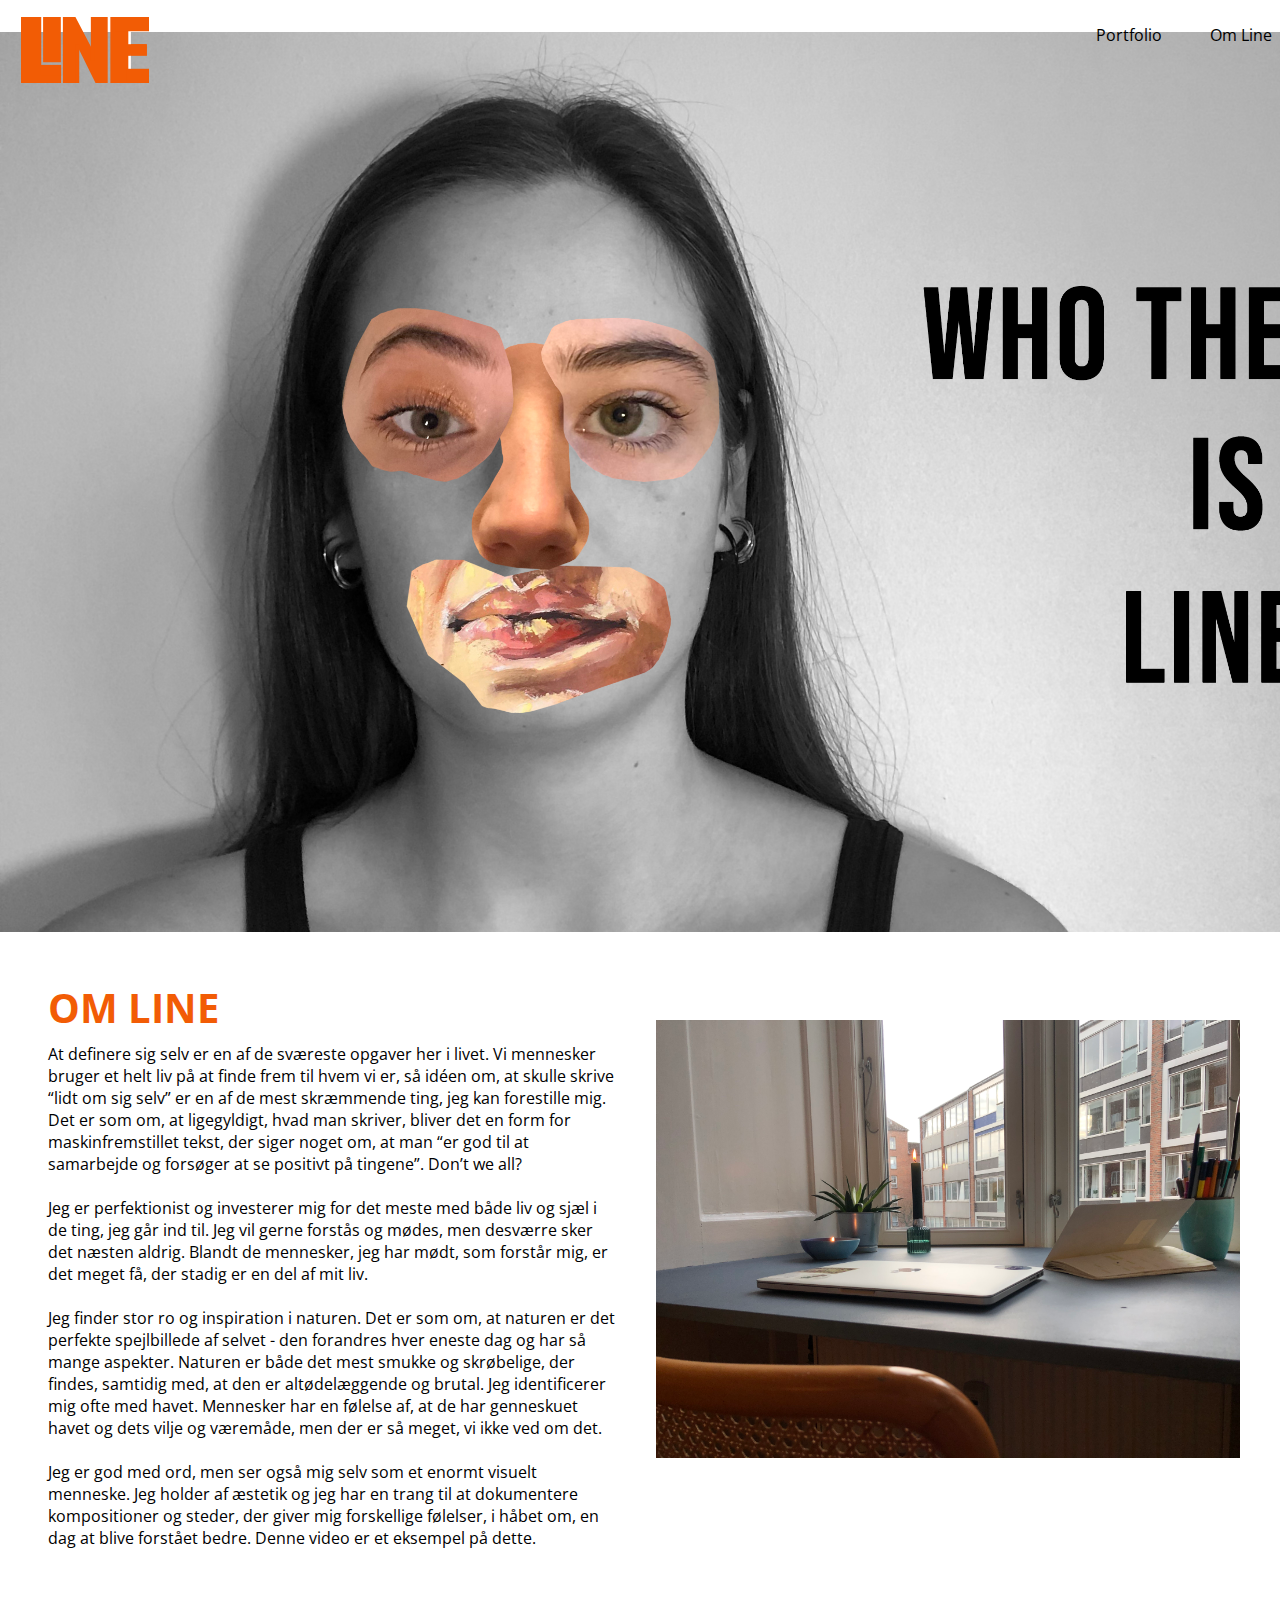
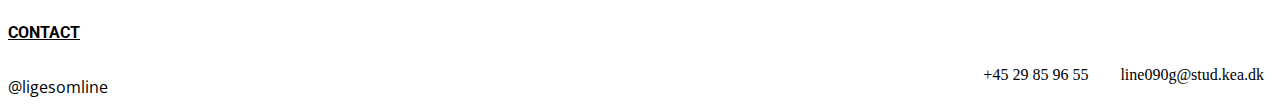
==== about_line.html @ 6ad1b654 "ny splash på mobil about_line" ====
<!DOCTYPE html>
<html lang="da">
<head>
    <meta charset="utf-8">
    <meta name="viewport" content="width=device-width, initial-scale=1.0">
    <title>LINE GOMMESEN</title>
    <link rel="stylesheet" href="about_line_style.css">
        <link rel="stylesheet" href="style.css">

    <link rel="apple-touch-icon" sizes="180x180" href="favicon/apple-touch-icon.png">
<link rel="icon" type="image/png" sizes="32x32" href="favicon/favicon-32x32.png">
<link rel="icon" type="image/png" sizes="16x16" href="favicon/favicon-16x16.png">
<link rel="manifest" href="favicon/site.webmanifest">
<link rel="mask-icon" href="favicon/safari-pinned-tab.svg" color="#5bbad5">

<link rel="preconnect" href="https://fonts.gstatic.com">
<link href="https://fonts.googleapis.com/css2?family=Open+Sans:wght@300&display=swap" rel="stylesheet">
<link rel="preconnect" href="https://fonts.gstatic.com">
<link href="https://fonts.googleapis.com/css2?family=Open+Sans:wght@800&display=swap" rel="stylesheet">
<link rel="preconnect" href="https://fonts.gstatic.com">
<link href="https://fonts.googleapis.com/css2?family=Roboto:wght@900&display=swap" rel="stylesheet">

<meta name="msapplication-TileColor" content="#da532c">
<meta name="theme-color" content="#ffffff">

</head>

<body>
   <script src="script.js"></script>
     <header>
        <nav>
         <div id="menuknap">☰</div>
         <div id="logo"><a href="index.html"><img src="logo_final_moerk_orange.svg" alt="logo"></a></div>
          <ul id="menu" class="hidden">
          <li><a href="about_line.html" class="nav_text"> Om Line</a></li>
           <li><a href="portfolio.html" class="nav_text">Portfolio</a></li>
            </ul>
        </nav>
    </header>
    <main>
        <section id="section_splash">
            <img src="" alt="">
        </section>
        <section id="section_about">
            <div class="col_narrow">
               <h2>OM LINE</h2>
                <p>At definere sig selv er en af de sværeste opgaver her i livet. Vi mennesker bruger et helt liv på at finde frem til hvem vi er, så idéen om, at skulle skrive “lidt om sig selv” er en af de mest skræmmende ting, jeg kan forestille mig. Det er som om, at ligegyldigt, hvad man skriver, bliver det en form for maskinfremstillet tekst, der siger noget om, at man “er god til at samarbejde og forsøger at se positivt på tingene”. Don’t we all? <br> <br>
                 Jeg er perfektionist og investerer mig for det meste med både liv og sjæl i de ting, jeg går ind til. Jeg vil gerne forstås og mødes, men desværre sker det næsten aldrig. Blandt de mennesker, jeg har mødt, som forstår mig, er det meget få, der stadig er en del af mit liv. <br> <br>
                 Jeg finder stor ro og inspiration i naturen. Det er som om, at naturen er det perfekte spejlbillede af selvet - den forandres hver eneste dag og har så mange aspekter. Naturen er både det mest smukke og skrøbelige, der findes, samtidig med, at den er altødelæggende og brutal. Jeg identificerer mig ofte med havet. Mennesker har en følelse af, at de har genneskuet havet og dets vilje og væremåde, men der er så meget, vi ikke ved om det. <br> <br>
                 Jeg er god med ord, men ser også mig selv som et enormt visuelt menneske. Jeg holder af æstetik og jeg har en trang til at dokumentere kompositioner og steder, der giver mig forskellige følelser, i håbet om, en dag at blive forstået bedre. Denne video er et eksempel på dette. </p>
            </div>
            <div class="col_wide">
<!--                <video src="videos/pilotfilm.mp4">Your browser does not support the video tag.</video>-->
           <img src="placeholder.jpeg" alt="">
            </div>
        </section>
    </main>
    <footer>
        <div class="col">
        <img src="" alt="">
        </div>
        <div class="col">
        <h4>CONTACT</h4>
        <ul>
            <li>line090g@stud.kea.dk</li>
            <li>+45 29 85 96 55</li>
        </ul>
        </div>
        <div class="col">
        <img src="" alt="">
        <p>@ligesomline</p>
        </div>
    </footer>
</body>
</html>
---- about_line_style.css ----
img{
    max-width: 100%;
}
#menuknap{
    color: #F25C05;
}

#section_splash{
    width: 100vw;
    height: 100vh;
    background-image: url(splash_om_line_mobile.jpg);
    background-size: 100%;
    background-repeat: no-repeat;
    margin: 0;
}
#section_about{
    margin: 0;
}
h2{
    color: #F25C05;

}

/*---------------desktop------------*/
@media only screen and (min-width: 600px){
#section_splash{
    width: 100vw;
    height: 100vh;
    background-image: url(splash_om_line.jpg);
    background-size: cover;
    background-repeat: no-repeat;
}
#section_about{
    display: grid;
    grid-template-columns: 1fr 1fr;
    column-gap: 2rem;
    margin: 2.5rem;
}
#section_about img{
    margin-top: 3rem;
}
    /*------------------navbar--------------*/
li a:hover{
    color: #F25C05;
}
}
---- style.css ----
/*---------farvekoder---------*/
/*
hvid: #FFFFFF
sort: #000000
mørk orange: #F25C05
lys orange: #F27506
lilla: #9F88F2
*/

*{
    max-width: 100vw;
    margin: 0;
    padding: 0;
    box-sizing: border-box;
}
body{
    position: relative;
}
img {
    max-width: 100%;
}
video{
    max-width: 100%;
}
section{
    margin-top: 5rem;
}

/*------------burgermenu-----------*/
.hidden{
    opacity: 0;
    transform: translateX(-100%);
}

#menuknap{
    display: inline-block;
    margin-top: auto;
    margin-left: 0.7rem;
    font-size: 3rem;

}

#menu{
    list-style-type: none;
    transition: transform 0.3s;
    transform-origin: top left;
    margin-left: 1rem;
}

/*------------logo------------*/
#logo{
    width: 20vw;
    position: absolute;
    left: 37vw;
    top: 1vh;
}
/*-------------typografi---------------*/

p{
   font-family: 'Open Sans', sans-serif;
    margin: 0.5rem;
}
nav a{
    font-family:'Open Sans', sans-serif;
    text-decoration: none;
    border-bottom: 0;
    color: black;
}
h1{
    font-family: 'Open Sans', sans-serif;
    font-size: 4rem;
    text-align: center;
}
h2{
    font-family: 'Open Sans', sans-serif;
    font-size: 2.5rem;
/*    text-align: center;*/
    margin: 0.5rem;
}
h3{
    font-family: 'Roboto', sans-serif;
    font-size: 1.5rem;
    text-align: left;
    margin: 0.5rem;
}
h4{
    font-family: 'Roboto', sans-serif;
    font-size: 1rem;
    text-align: left;
    text-decoration-line: underline;
    margin: 0.5rem;
}

@media only screen and (min-width: 600px){

/*-----fjerne burgermenu og lave navbar--------*/
     #menuknap{
        display: none;
    }
    #menu.hidden{
        transform: translateX(0);
        opacity: 1;
    }
    #menu li{
        display: inline-block;
    }

/*-------------navbar--------------*/
    header{
        height: 2rem;
    }
ul {
  list-style-type: none;
  margin: 0rem;
  padding: 0;
  width: 100vw;
}

li {
  float: right;
    margin: 1rem;
}

a {
  display: block;
  padding: 0.5rem;
  background-color: transparent;
}
nav img{
    max-width: 10vw;
}

nav{
    font-family: 'Open Sans', sans-serif;
    text-decoration: none;
    border-bottom: 0;
}
li a{
    text-decoration: none;
    color: #000000;
}
}
/*-----------------desktop----------------*/

@media only screen and (min-width: 600px) {
/*-------fjerne burgermenu og lave navbar--------*/

    #menuknap{
        display: none;
    }
    #menu.hidden{
        transform: translateX(0);
        opacity: 1;
    }
    #menu li{
        display: inline-block;
    }
/*-------------navbar--------------*/
ul {
  list-style-type: none;
  margin: 0rem;
  padding: 0;
  width: 100vw;
}

li {
  float: right;
    margin: 1rem;
}

a {
  display: block;
  padding: 0.5rem;
  background-color: transparent;
}
nav img{
    max-width: 10vw;
}

nav{
    font-family: 'Open Sans', sans-serif;
    text-decoration: none;
    border-bottom: 0;
}
li a{
    text-decoration: none;
    color: #000000;
}
     #logo{
        position: absolute;
        left: 1vw;
    }
}
/*
li a:hover{
    color: #F27506;
}
*/
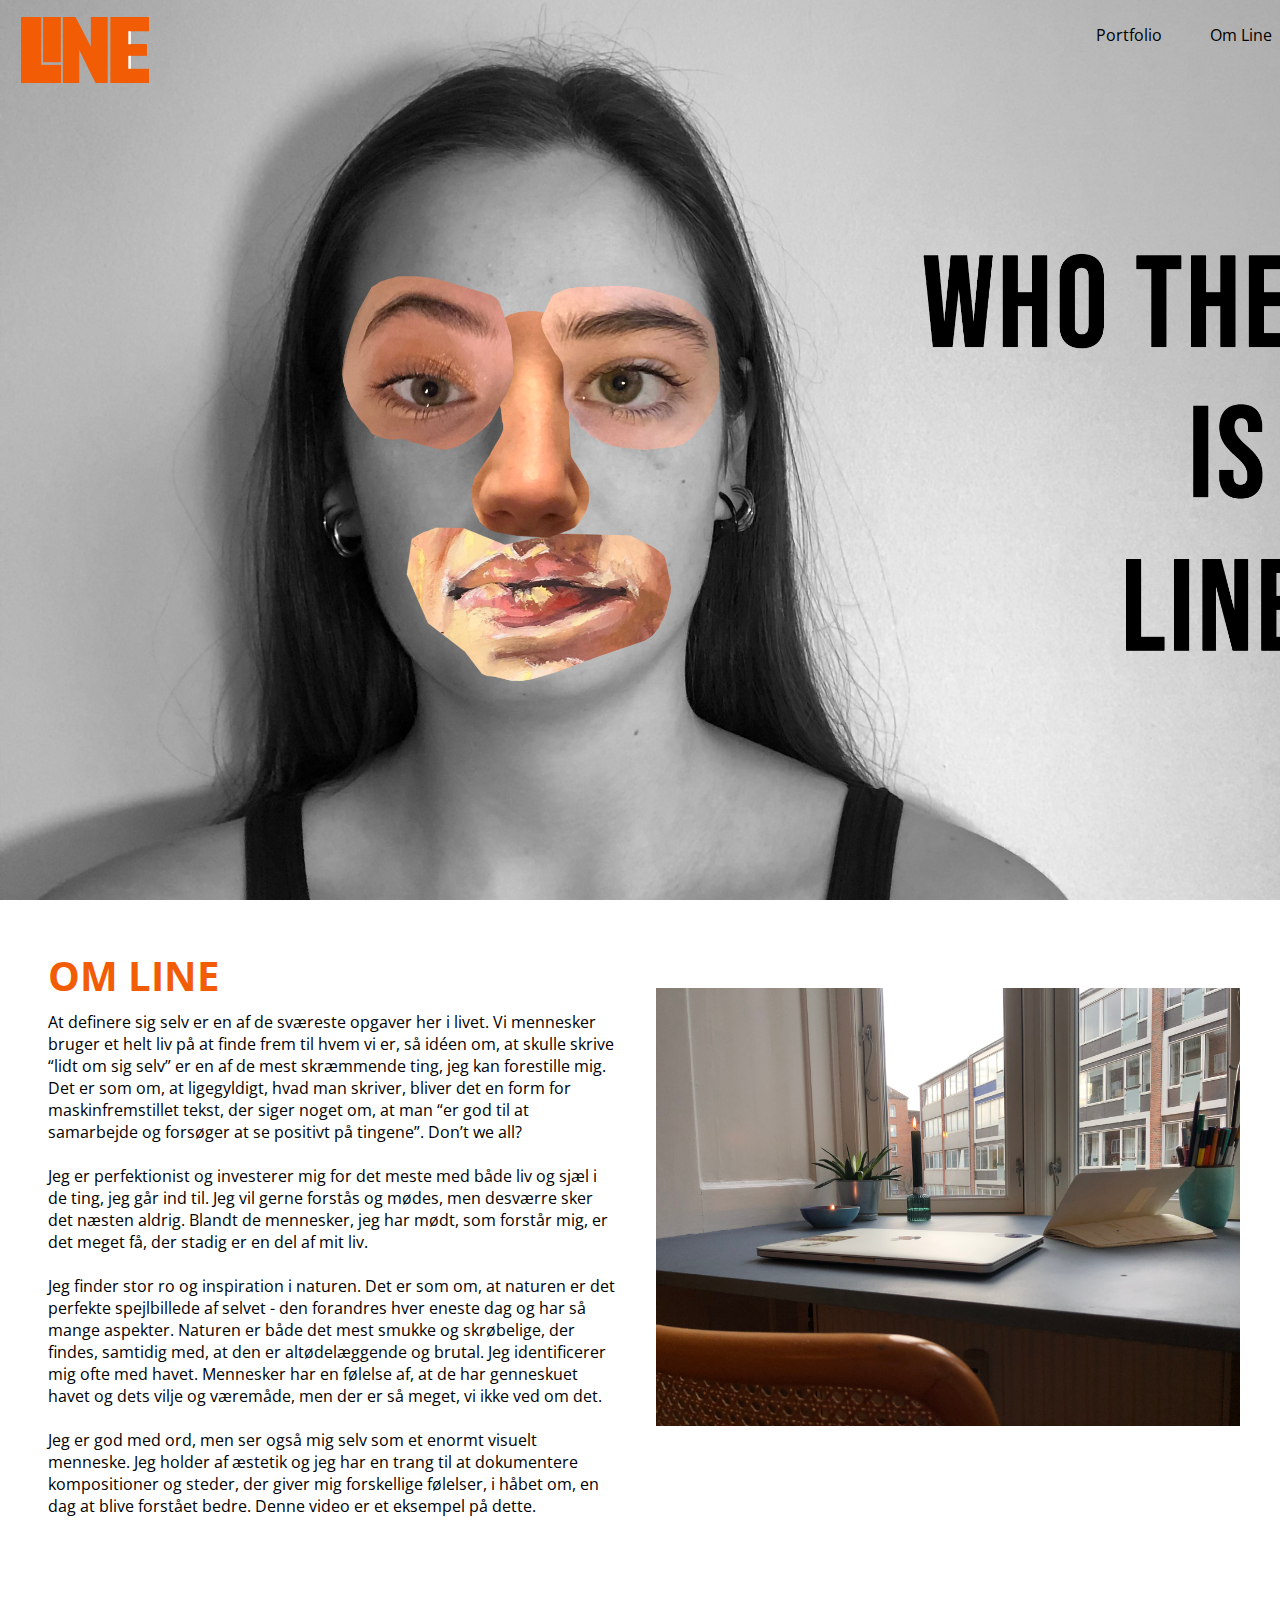
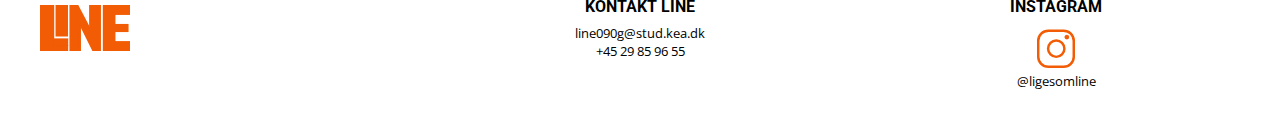
==== commit 692d41da: "footer" ====
--- a/about_line.html
+++ b/about_line.html
@@ -55,20 +55,27 @@
             </div>
         </section>
     </main>
-    <footer>
-        <div class="col">
-        <img src="" alt="">
-        </div>
-        <div class="col">
-        <h4>CONTACT</h4>
-        <ul>
-            <li>line090g@stud.kea.dk</li>
-            <li>+45 29 85 96 55</li>
-        </ul>
-        </div>
-        <div class="col">
-        <img src="" alt="">
-        <p>@ligesomline</p>
+<footer>
+        <div id="footer_section">
+            <div class="footer_item" >
+            <a href="index.html"><img src="logo_final_moerk_orange.svg" alt="logo" class="logo"></a>
+            </div>
+            <div class="footer_item">
+                <h3>KONTAKT LINE</h3>
+                <ul>
+                    <li>line090g@stud.kea.dk</li>
+                    <li>+45 29 85 96 55</li>
+                </ul>
+            </div>
+            <div class="footer_item">
+               <h3>INSTAGRAM</h3>
+<!--               <div class="insta">-->
+                <ul>
+                   <li> <a href="https://www.instagram.com/ligesomline/"><img src="instagram_logo_moerk_orange.svg" alt="instagram logo" class="insta"></a></li>
+                    <li>@ligesomline</li>
+                </ul>
+<!--                </div>-->
+            </div>
         </div>
     </footer>
 </body>
--- a/about_line_style.css
+++ b/about_line_style.css
@@ -19,6 +19,9 @@
 h2{
     color: #F25C05;
 
+}
+header{
+    height: 0rem;
 }
 
 /*---------------desktop------------*/
--- a/style.css
+++ b/style.css
@@ -25,6 +25,56 @@
 section{
     margin-top: 5rem;
 }
+/*
+footer{
+    width: 100vw;
+    height: 5rem;
+    background-color: forestgreen;
+    display: flex;
+    flex-direction: column;
+    justify-content: space-between;
+
+}
+footer li{
+    text-decoration: none;
+    list-style: none;
+    text-align: center;
+}
+
+*/
+
+/*-------------footer---------*/
+footer{
+width: 100vw;
+padding: 0.5rem;
+}
+.logo{
+/*    margin-top: 0.5rem;*/
+    max-width: 10vw;
+/*    padding: 0.5rem;*/
+    margin: 1rem;
+}
+#footer_section{
+    display: grid;
+    grid-template-columns: 1fr 1fr 1fr;
+    grid-column-gap: 0.2rem;
+}
+footer ul{
+    list-style: none;
+}
+#footer_section h3{
+font-size: 0.7rem;
+    text-align: center;
+}
+#footer_section li{
+font-family:'Open Sans', sans-serif;
+font-size: 0.4rem;
+    text-align: center;
+}
+
+.insta {
+    max-width: 4.5vw;
+}
 
 /*------------burgermenu-----------*/
 .hidden{
@@ -106,22 +156,20 @@
     }
 
 /*-------------navbar--------------*/
-    header{
-        height: 2rem;
-    }
-ul {
+
+nav ul {
   list-style-type: none;
   margin: 0rem;
   padding: 0;
   width: 100vw;
 }
 
-li {
+nav li {
   float: right;
     margin: 1rem;
 }
 
-a {
+nav a {
   display: block;
   padding: 0.5rem;
   background-color: transparent;
@@ -139,6 +187,37 @@
     text-decoration: none;
     color: #000000;
 }
+/*-------------footer---------*/
+footer{
+    width: 100vw;
+padding: 1.5rem;
+}
+.logo{
+    margin-top: 1rem;
+    max-width: 7vw;
+}
+#footer_section{
+    display: grid;
+    grid-template-columns: 1fr 1fr 1fr;
+    grid-column-gap: 1rem;
+}
+footer ul{
+    list-style: none;
+}
+#footer_section h3{
+font-size: 1rem;
+    text-align: center;
+}
+#footer_section li{
+font-family:'Open Sans', sans-serif;
+font-size: 0.8rem;
+    text-align: center;
+}
+
+.insta {
+    max-width: 3vw;
+}
+
 }
 /*-----------------desktop----------------*/
 
@@ -156,19 +235,19 @@
         display: inline-block;
     }
 /*-------------navbar--------------*/
-ul {
+nav ul {
   list-style-type: none;
   margin: 0rem;
   padding: 0;
   width: 100vw;
 }
 
-li {
+nav li {
   float: right;
     margin: 1rem;
 }
 
-a {
+nav a {
   display: block;
   padding: 0.5rem;
   background-color: transparent;
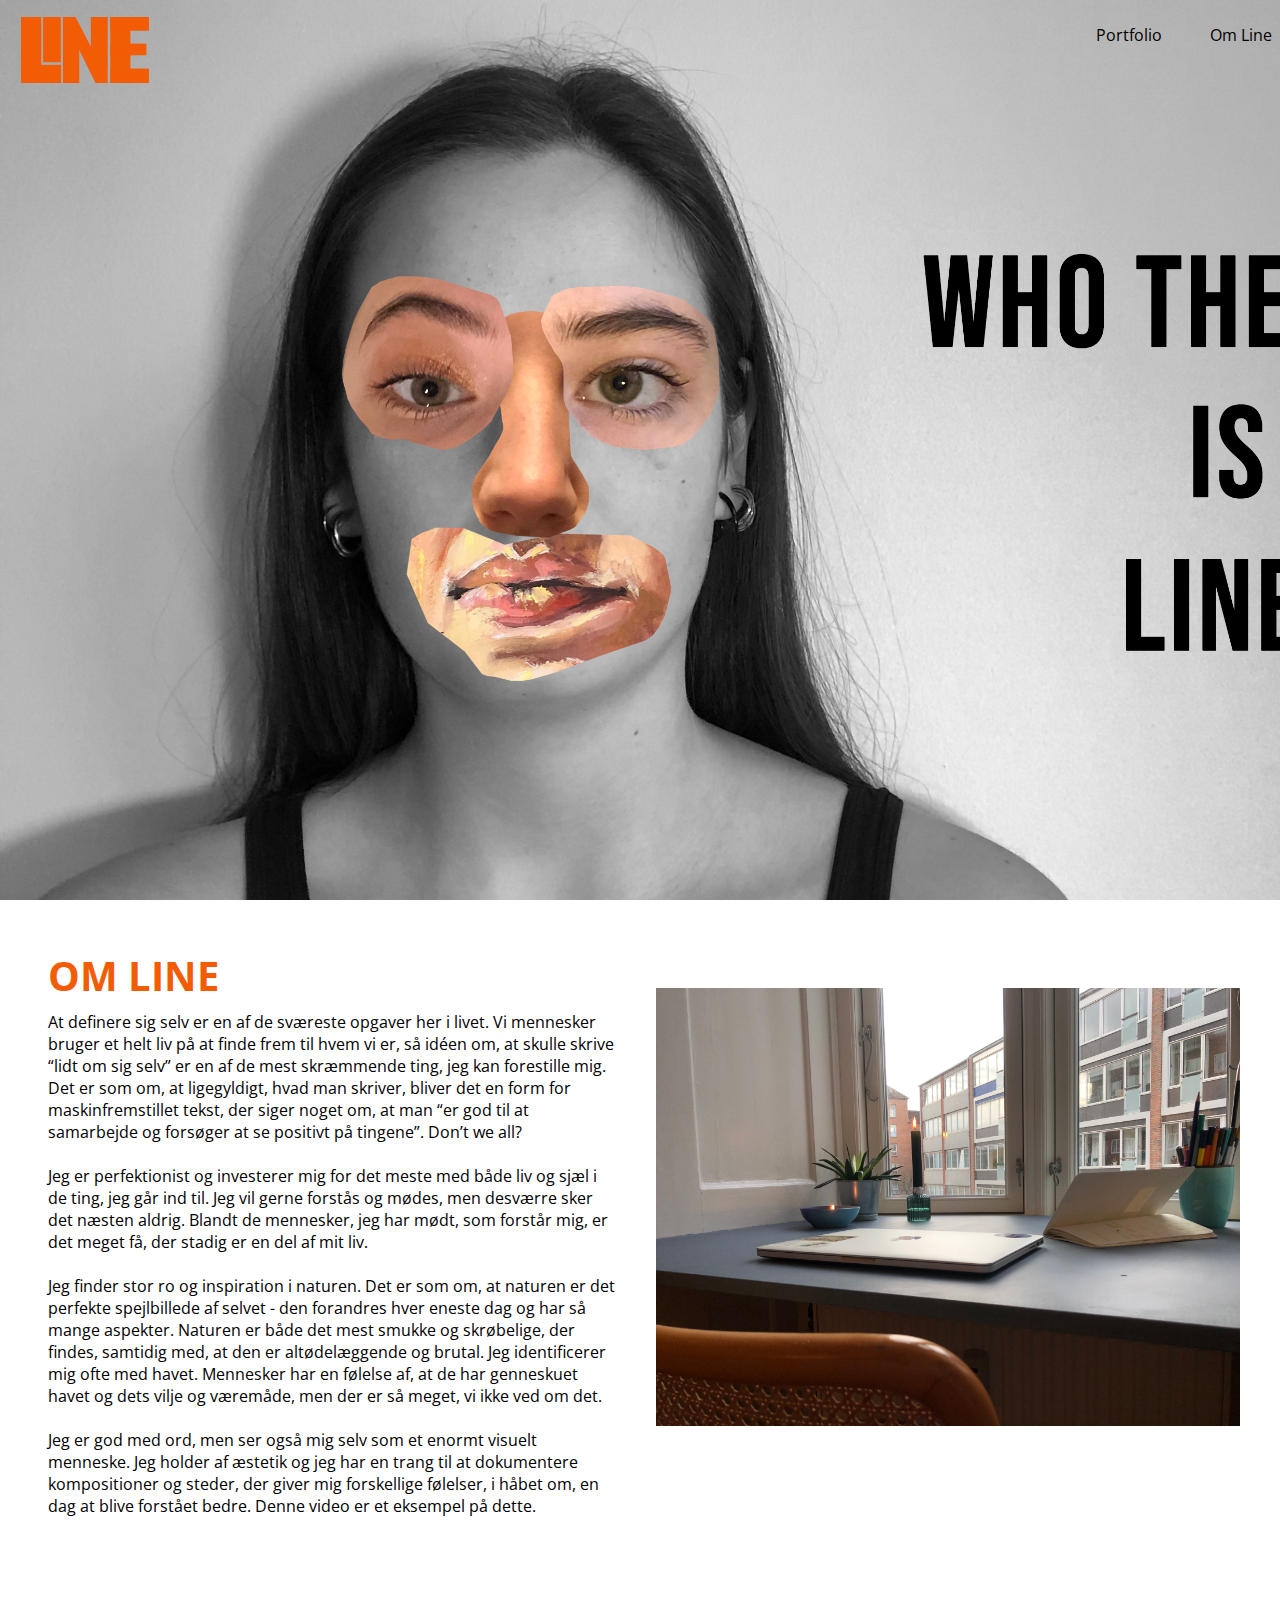
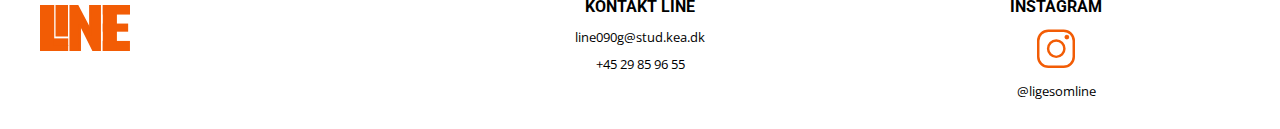
==== commit d8dfc2ca: "lilla favicon" ====
--- a/about_line.html
+++ b/about_line.html
@@ -7,11 +7,13 @@
     <link rel="stylesheet" href="about_line_style.css">
         <link rel="stylesheet" href="style.css">
 
-    <link rel="apple-touch-icon" sizes="180x180" href="favicon/apple-touch-icon.png">
+<link rel="apple-touch-icon" sizes="180x180" href="favicon/apple-touch-icon.png">
 <link rel="icon" type="image/png" sizes="32x32" href="favicon/favicon-32x32.png">
 <link rel="icon" type="image/png" sizes="16x16" href="favicon/favicon-16x16.png">
 <link rel="manifest" href="favicon/site.webmanifest">
 <link rel="mask-icon" href="favicon/safari-pinned-tab.svg" color="#5bbad5">
+<meta name="msapplication-TileColor" content="#da532c">
+<meta name="theme-color" content="#ffffff">
 
 <link rel="preconnect" href="https://fonts.gstatic.com">
 <link href="https://fonts.googleapis.com/css2?family=Open+Sans:wght@300&display=swap" rel="stylesheet">
--- a/style.css
+++ b/style.css
@@ -70,6 +70,7 @@
 font-family:'Open Sans', sans-serif;
 font-size: 0.4rem;
     text-align: center;
+    line-height: 1.7rem;
 }
 
 .insta {
@@ -140,6 +141,10 @@
     text-decoration-line: underline;
     margin: 0.5rem;
 }
+.beskrivelse{
+    font-family: 'Open Sans', sans-serif;
+    margin: 0.5rem;
+}
 
 @media only screen and (min-width: 600px){
 
@@ -183,7 +188,7 @@
     text-decoration: none;
     border-bottom: 0;
 }
-li a{
+nav li a{
     text-decoration: none;
     color: #000000;
 }
@@ -217,6 +222,10 @@
 .insta {
     max-width: 3vw;
 }
+
+    section{
+        margin-top: 0rem;
+    }
 
 }
 /*-----------------desktop----------------*/
@@ -261,7 +270,7 @@
     text-decoration: none;
     border-bottom: 0;
 }
-li a{
+nav li a{
     text-decoration: none;
     color: #000000;
 }
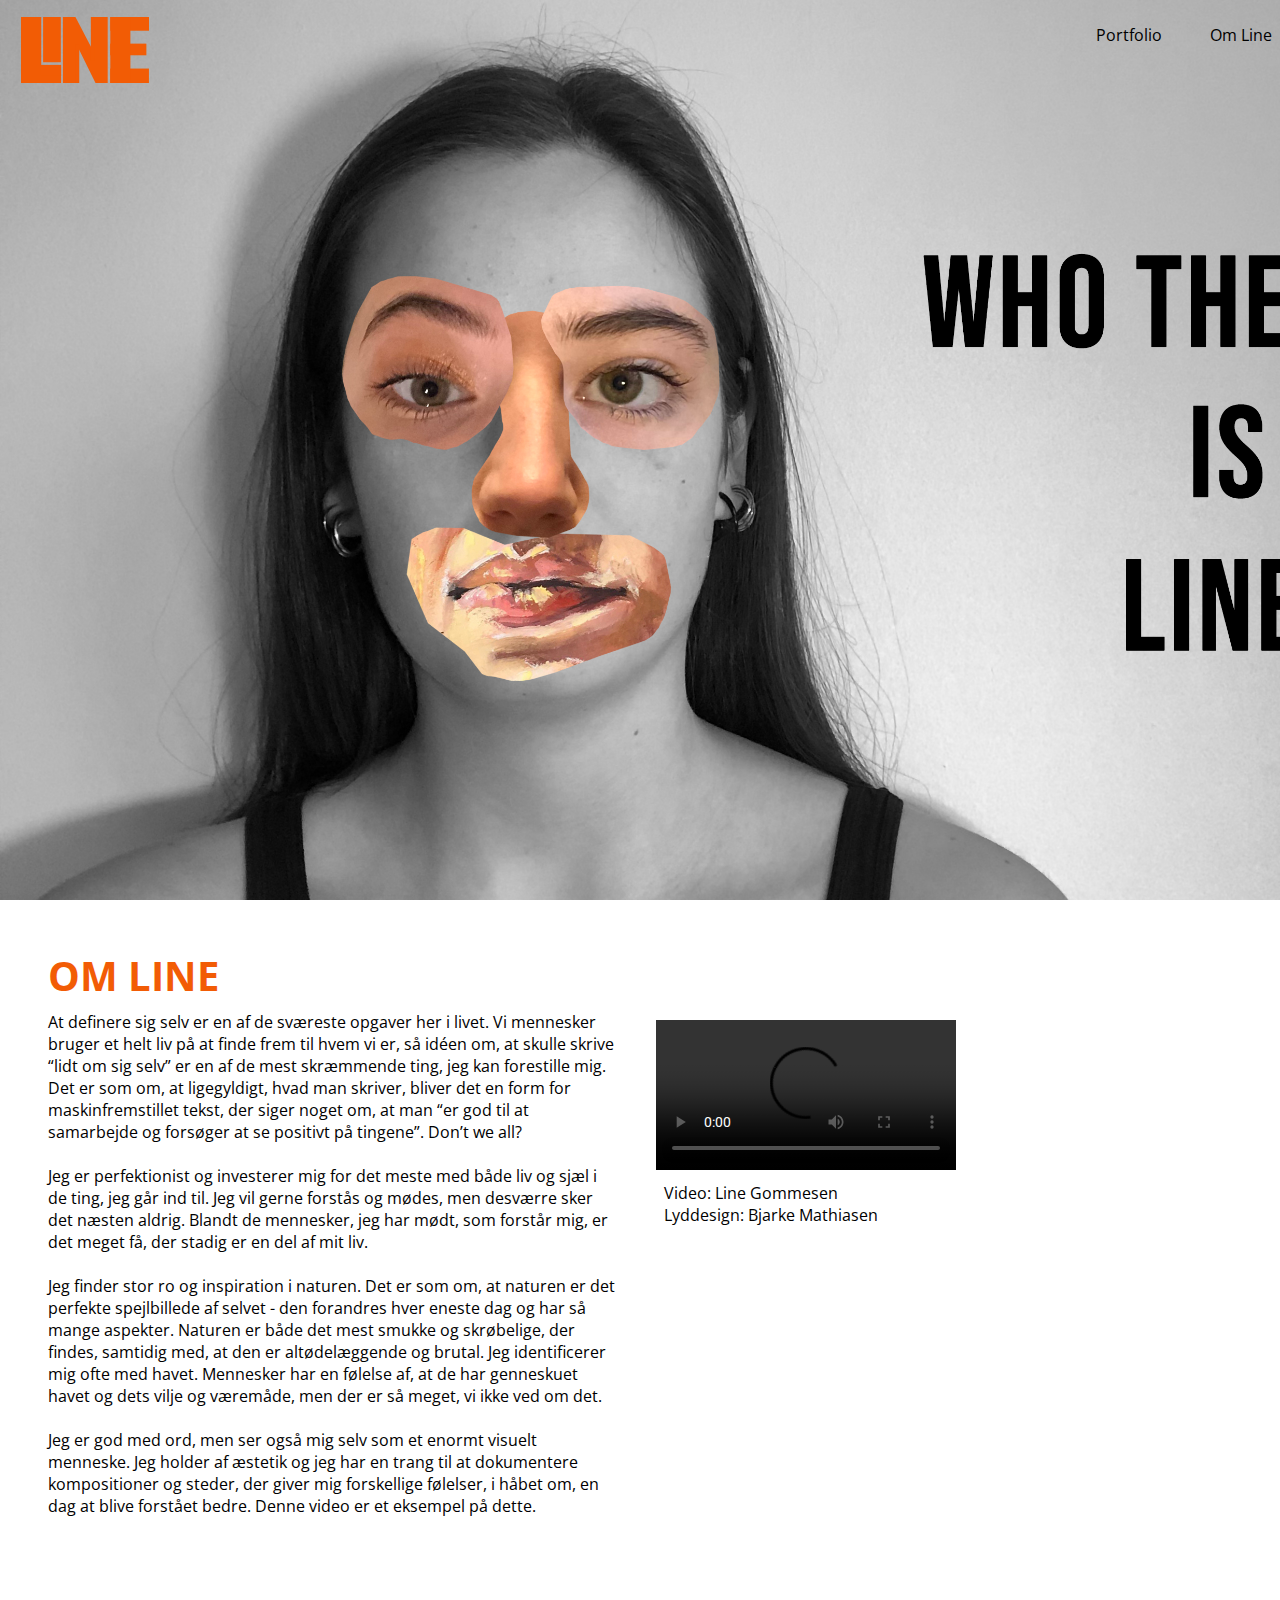
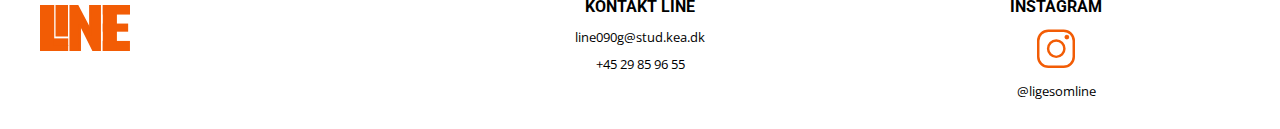
==== commit 7395f4da: "rettelser -burgerbaggrund" ====
--- a/about_line.html
+++ b/about_line.html
@@ -52,8 +52,12 @@
                  Jeg er god med ord, men ser også mig selv som et enormt visuelt menneske. Jeg holder af æstetik og jeg har en trang til at dokumentere kompositioner og steder, der giver mig forskellige følelser, i håbet om, en dag at blive forstået bedre. Denne video er et eksempel på dette. </p>
             </div>
             <div class="col_wide">
-<!--                <video src="videos/pilotfilm.mp4">Your browser does not support the video tag.</video>-->
-           <img src="placeholder.jpeg" alt="">
+            <video controls>
+<source src="videos/Inspiration2%20-%20BM%20export%20v3.mov" type="video/mp4">
+  Your browser does not support the video tag.
+</video>
+           <p>Video: Line Gommesen <br>
+           Lyddesign: Bjarke Mathiasen</p>
             </div>
         </section>
     </main>
--- a/about_line_style.css
+++ b/about_line_style.css
@@ -1,5 +1,9 @@
 img{
     max-width: 100%;
+}
+video{
+    max-width: 100%;
+    margin-top: 1rem;
 }
 #menuknap{
     color: #F25C05;
@@ -7,14 +11,14 @@
 
 #section_splash{
     width: 100vw;
-    height: 100vh;
+    height: 83vh;
     background-image: url(splash_om_line_mobile.jpg);
     background-size: 100%;
     background-repeat: no-repeat;
     margin: 0;
 }
 #section_about{
-    margin: 0;
+    margin: 1rem;
 }
 h2{
     color: #F25C05;
@@ -46,6 +50,9 @@
 li a:hover{
     color: #F25C05;
 }
+    video{
+        margin-top: 5rem;
+    }
 }
 
 
--- a/style.css
+++ b/style.css
@@ -14,6 +14,7 @@
     box-sizing: border-box;
 }
 body{
+
     position: relative;
 }
 img {
@@ -145,7 +146,37 @@
     font-family: 'Open Sans', sans-serif;
     margin: 0.5rem;
 }
-
+/*-------------animationer--------------------*/
+
+.skrump{
+    animation-name: skrump_kf;
+    animation-duration: 1.5s;
+    animation-iteration-count: 1;
+    animation-fill-mode: both;
+}
+@keyframes skrump_kf{
+    0%{
+        transform: scale(1);
+    }
+    100%{
+        transform: scale(0.6);
+    }
+}
+}
+.grow{
+    animation-name: grow_kf;
+    animation-duration: 1s;
+    animation-iteration-count: 1;
+    animation-fill-mode: both;
+}
+@keyframes grow_kf{
+    0%{
+        transform: scale(1);
+    }
+    100%{
+        transform: scale(1.1);
+    }
+}
 @media only screen and (min-width: 600px){
 
 /*-----fjerne burgermenu og lave navbar--------*/
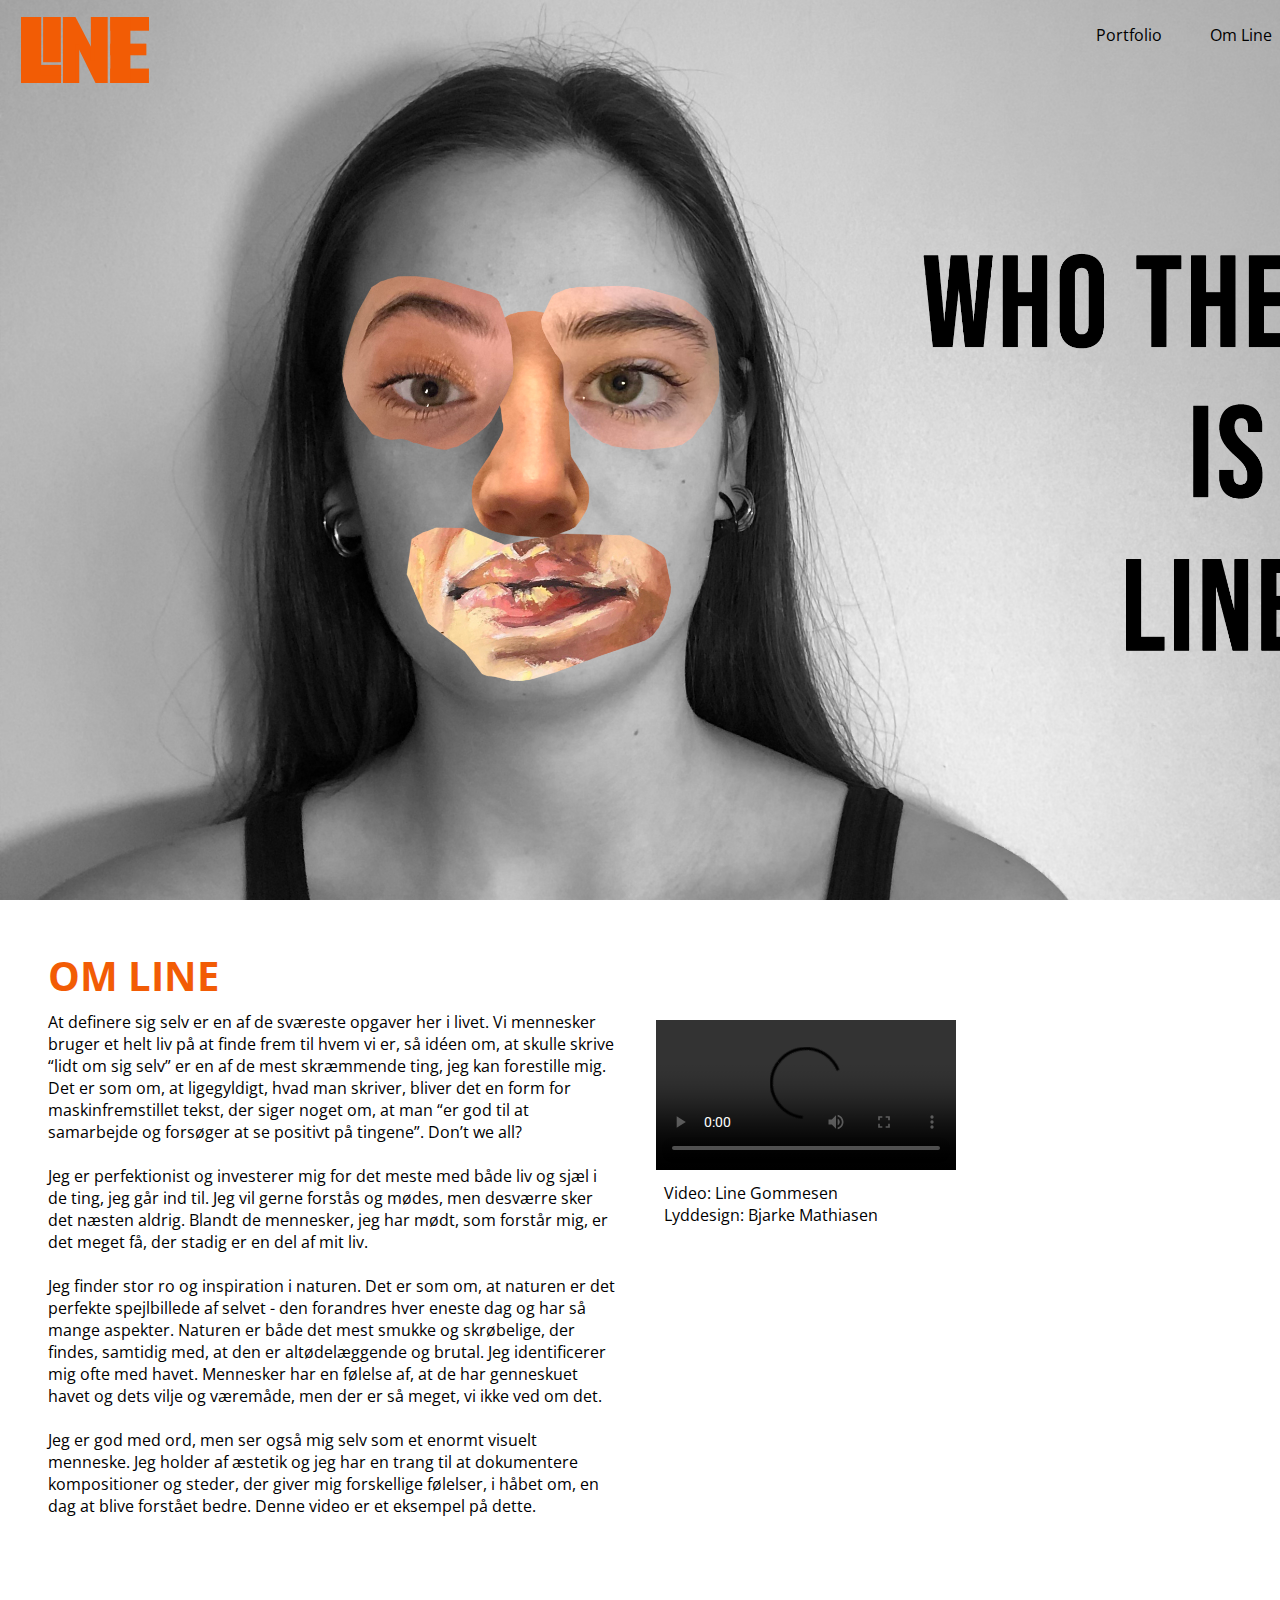
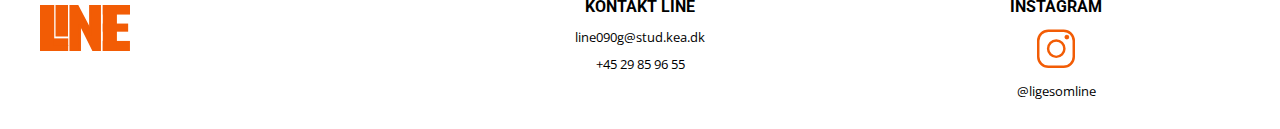
==== commit ffff4e6b: "margin portfolio" ====
--- a/about_line.html
+++ b/about_line.html
@@ -4,8 +4,9 @@
     <meta charset="utf-8">
     <meta name="viewport" content="width=device-width, initial-scale=1.0">
     <title>LINE GOMMESEN</title>
-    <link rel="stylesheet" href="about_line_style.css">
+
         <link rel="stylesheet" href="style.css">
+        <link rel="stylesheet" href="about_line_style.css">
 
 <link rel="apple-touch-icon" sizes="180x180" href="favicon/apple-touch-icon.png">
 <link rel="icon" type="image/png" sizes="32x32" href="favicon/favicon-32x32.png">
@@ -33,10 +34,11 @@
         <nav>
          <div id="menuknap">☰</div>
          <div id="logo"><a href="index.html"><img src="logo_final_moerk_orange.svg" alt="logo"></a></div>
+         <div id="menu_baggrund">
           <ul id="menu" class="hidden">
           <li><a href="about_line.html" class="nav_text"> Om Line</a></li>
            <li><a href="portfolio.html" class="nav_text">Portfolio</a></li>
-            </ul>
+            </ul></div>
         </nav>
     </header>
     <main>
--- a/style.css
+++ b/style.css
@@ -19,12 +19,14 @@
 }
 img {
     max-width: 100%;
+    margin-left: 0rem;
 }
 video{
     max-width: 100%;
 }
 section{
     margin-top: 5rem;
+/*    margin-left: 1rem;*/
 }
 /*
 footer{
@@ -89,7 +91,6 @@
     margin-top: auto;
     margin-left: 0.7rem;
     font-size: 3rem;
-
 }
 
 #menu{
@@ -97,6 +98,11 @@
     transition: transform 0.3s;
     transform-origin: top left;
     margin-left: 1rem;
+}
+.menu_baggrund{
+    background-color: #F27506;
+    width: 80vw;
+    height: auto;
 }
 
 /*------------logo------------*/
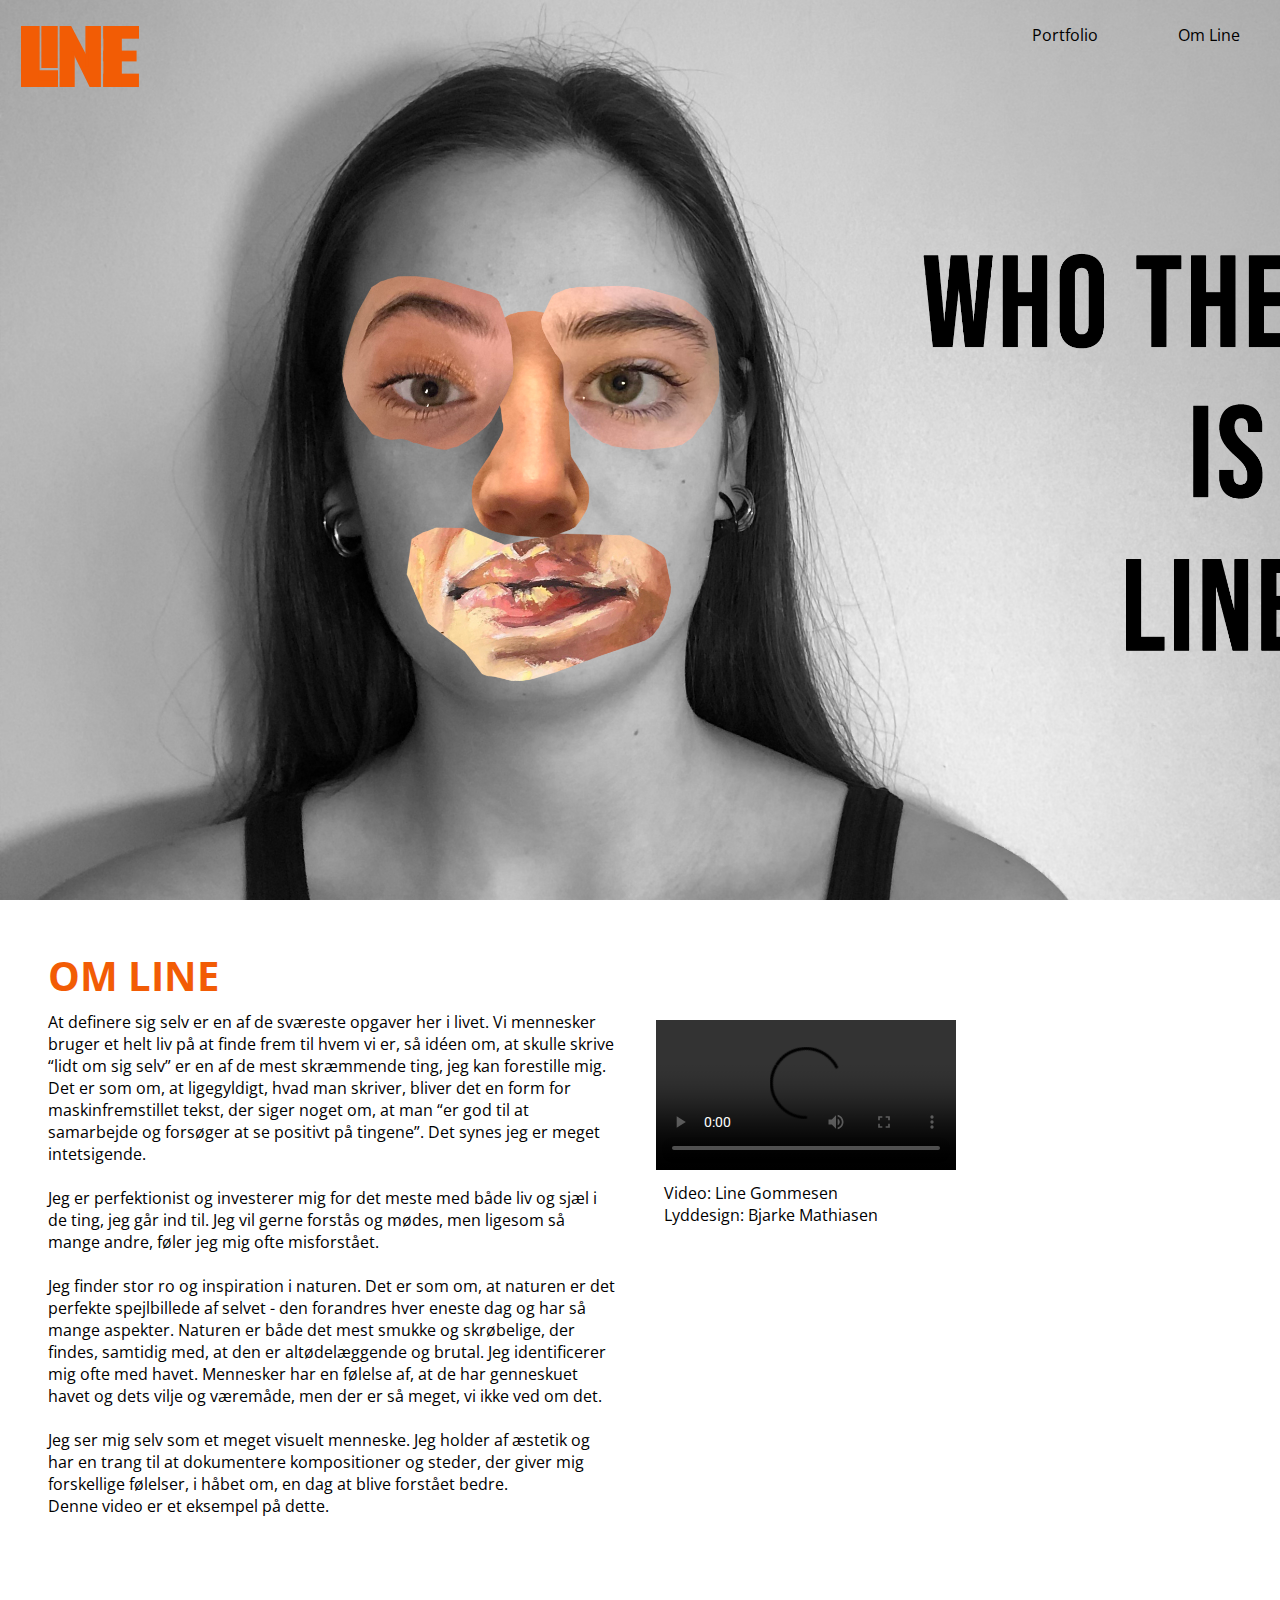
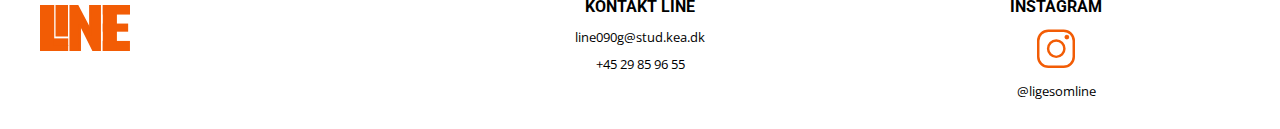
==== commit 82abb564: "rettelser af tekst på alle sider" ====
--- a/about_line.html
+++ b/about_line.html
@@ -43,15 +43,14 @@
     </header>
     <main>
         <section id="section_splash">
-            <img src="" alt="">
         </section>
         <section id="section_about">
             <div class="col_narrow">
                <h2>OM LINE</h2>
-                <p>At definere sig selv er en af de sværeste opgaver her i livet. Vi mennesker bruger et helt liv på at finde frem til hvem vi er, så idéen om, at skulle skrive “lidt om sig selv” er en af de mest skræmmende ting, jeg kan forestille mig. Det er som om, at ligegyldigt, hvad man skriver, bliver det en form for maskinfremstillet tekst, der siger noget om, at man “er god til at samarbejde og forsøger at se positivt på tingene”. Don’t we all? <br> <br>
-                 Jeg er perfektionist og investerer mig for det meste med både liv og sjæl i de ting, jeg går ind til. Jeg vil gerne forstås og mødes, men desværre sker det næsten aldrig. Blandt de mennesker, jeg har mødt, som forstår mig, er det meget få, der stadig er en del af mit liv. <br> <br>
+                <p>At definere sig selv er en af de sværeste opgaver her i livet. Vi mennesker bruger et helt liv på at finde frem til hvem vi er, så idéen om, at skulle skrive “lidt om sig selv” er en af de mest skræmmende ting, jeg kan forestille mig. Det er som om, at ligegyldigt, hvad man skriver, bliver det en form for maskinfremstillet tekst, der siger noget om, at man “er god til at samarbejde og forsøger at se positivt på tingene”. Det synes jeg er meget intetsigende.<br> <br>
+                 Jeg er perfektionist og investerer mig for det meste med både liv og sjæl i de ting, jeg går ind til. Jeg vil gerne forstås og mødes, men ligesom så mange andre, føler jeg mig ofte misforstået. <br> <br>
                  Jeg finder stor ro og inspiration i naturen. Det er som om, at naturen er det perfekte spejlbillede af selvet - den forandres hver eneste dag og har så mange aspekter. Naturen er både det mest smukke og skrøbelige, der findes, samtidig med, at den er altødelæggende og brutal. Jeg identificerer mig ofte med havet. Mennesker har en følelse af, at de har genneskuet havet og dets vilje og væremåde, men der er så meget, vi ikke ved om det. <br> <br>
-                 Jeg er god med ord, men ser også mig selv som et enormt visuelt menneske. Jeg holder af æstetik og jeg har en trang til at dokumentere kompositioner og steder, der giver mig forskellige følelser, i håbet om, en dag at blive forstået bedre. Denne video er et eksempel på dette. </p>
+                 Jeg ser mig selv som et meget visuelt menneske. Jeg holder af æstetik og har en trang til at dokumentere kompositioner og steder, der giver mig forskellige følelser, i håbet om, en dag at blive forstået bedre. <br> Denne video er et eksempel på dette. </p>
             </div>
             <div class="col_wide">
             <video controls>
--- a/style.css
+++ b/style.css
@@ -14,8 +14,8 @@
     box-sizing: border-box;
 }
 body{
-
-    position: relative;
+overflow-x: hidden;
+position: relative;
 }
 img {
     max-width: 100%;
@@ -168,7 +168,7 @@
         transform: scale(0.6);
     }
 }
-}
+
 .grow{
     animation-name: grow_kf;
     animation-duration: 1s;
@@ -177,13 +177,13 @@
 }
 @keyframes grow_kf{
     0%{
+        transform: scale(0.5);
+    }
+    100%{
         transform: scale(1);
     }
-    100%{
-        transform: scale(1.1);
-    }
-}
-@media only screen and (min-width: 600px){
+}
+@media only screen and (min-width: 800px){
 
 /*-----fjerne burgermenu og lave navbar--------*/
      #menuknap{
@@ -215,6 +215,7 @@
   display: block;
   padding: 0.5rem;
   background-color: transparent;
+    margin-right: 2rem;
 }
 nav img{
     max-width: 10vw;
@@ -265,9 +266,17 @@
     }
 
 }
+/*------------------ipad----------------*/
+/*---------------menu og logo-------------*/
+#logo {
+    width: 13vw;
+    position: absolute;
+    left: 44vw;
+    top: 2vh;
+}
 /*-----------------desktop----------------*/
 
-@media only screen and (min-width: 600px) {
+@media only screen and (min-width: 800px) {
 /*-------fjerne burgermenu og lave navbar--------*/
 
     #menuknap{
--- a/about_line_style.css
+++ b/about_line_style.css
@@ -27,9 +27,18 @@
 header{
     height: 0rem;
 }
-
+/*--------------ipad------------*/
+@media only screen and (min-width: 600px){
+    #section_splash{
+    width: 100vw;
+    height: 100vh;
+    background-image: url(splash_om_line_ipad.jpg);
+    background-size: cover;
+    background-repeat: no-repeat;
+}
+}
 /*---------------desktop------------*/
-@media only screen and (min-width: 600px){
+@media only screen and (min-width: 800px){
 #section_splash{
     width: 100vw;
     height: 100vh;
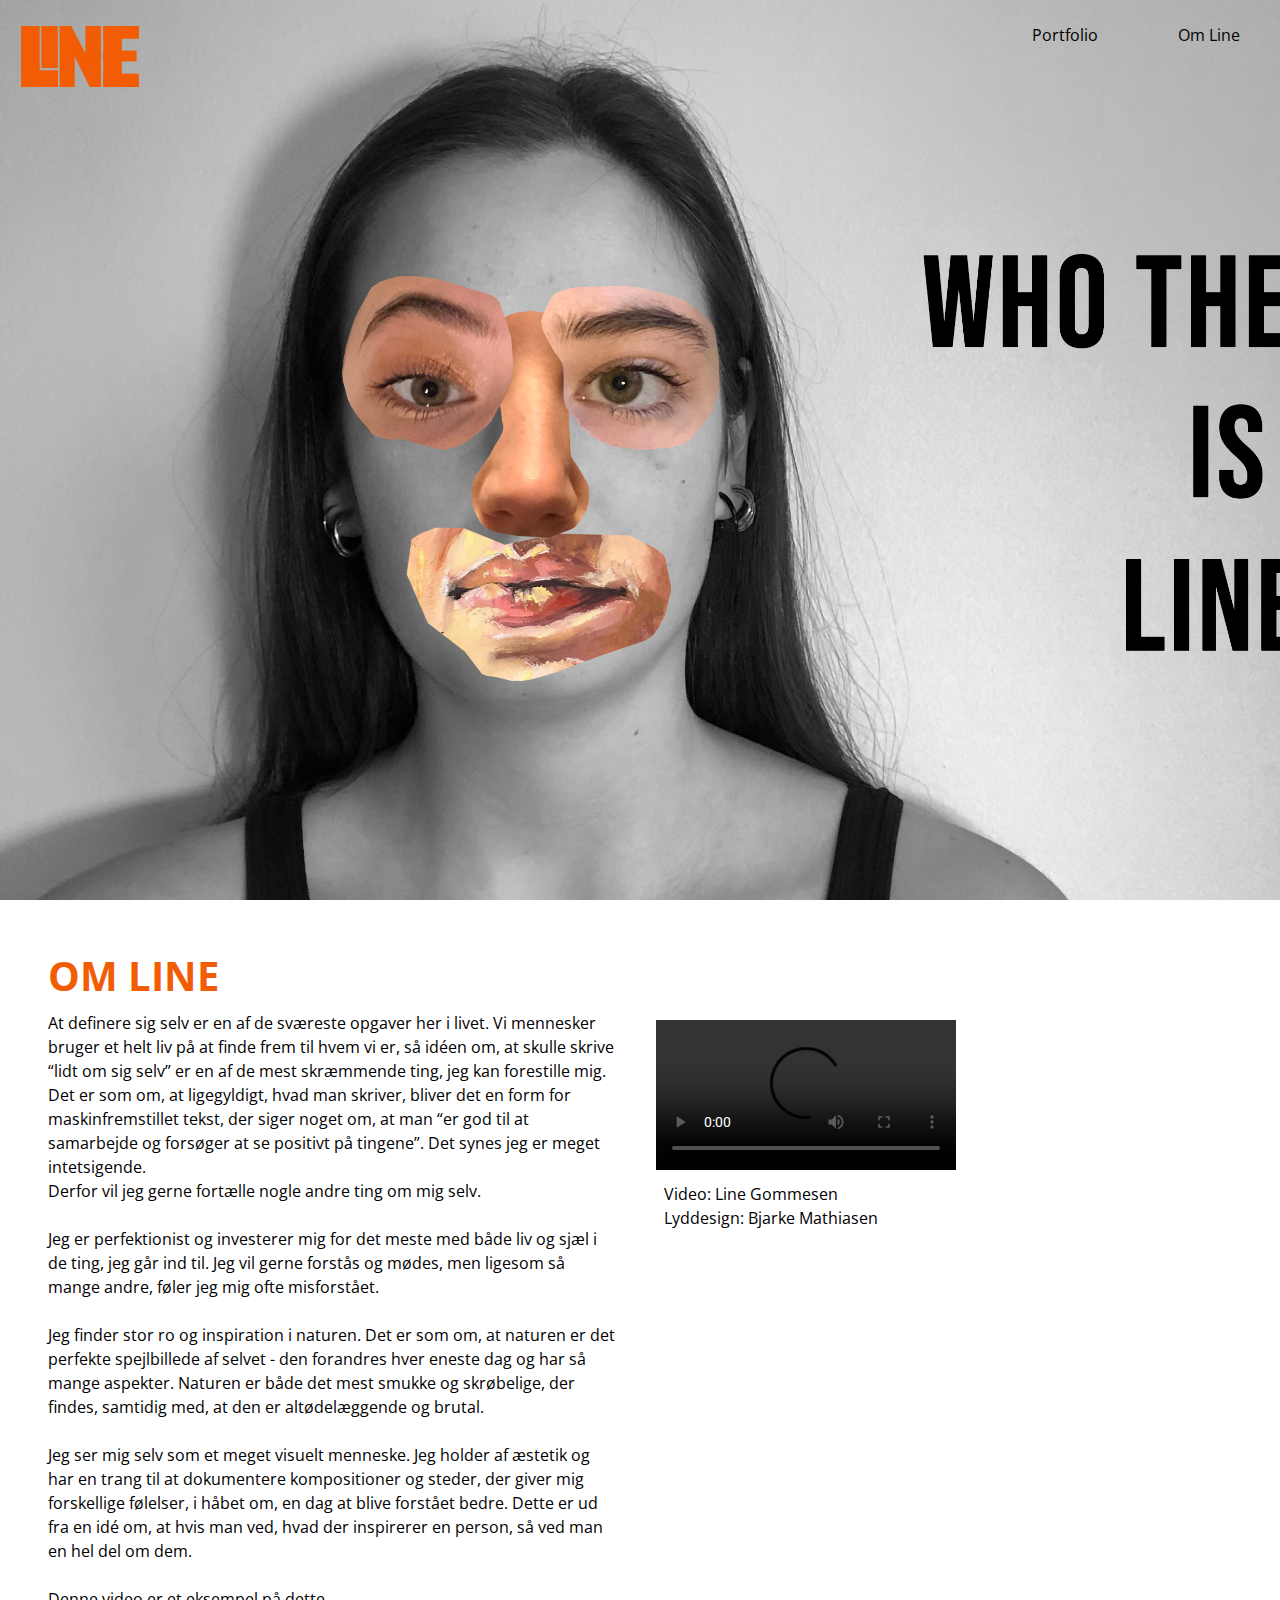
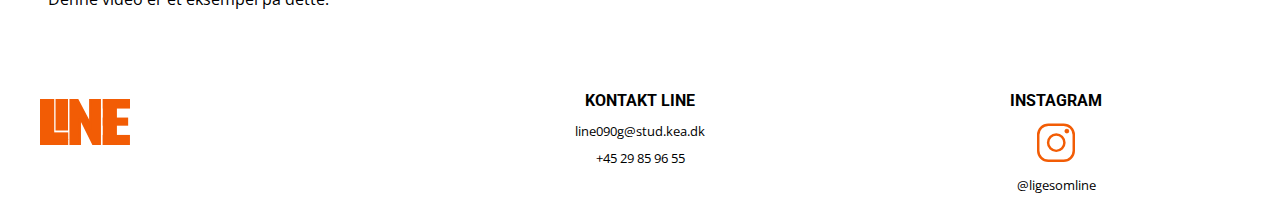
==== commit 1a54d6b2: "sidste rettelser ud fra forms" ====
--- a/about_line.html
+++ b/about_line.html
@@ -47,10 +47,10 @@
         <section id="section_about">
             <div class="col_narrow">
                <h2>OM LINE</h2>
-                <p>At definere sig selv er en af de sværeste opgaver her i livet. Vi mennesker bruger et helt liv på at finde frem til hvem vi er, så idéen om, at skulle skrive “lidt om sig selv” er en af de mest skræmmende ting, jeg kan forestille mig. Det er som om, at ligegyldigt, hvad man skriver, bliver det en form for maskinfremstillet tekst, der siger noget om, at man “er god til at samarbejde og forsøger at se positivt på tingene”. Det synes jeg er meget intetsigende.<br> <br>
+                <p>At definere sig selv er en af de sværeste opgaver her i livet. Vi mennesker bruger et helt liv på at finde frem til hvem vi er, så idéen om, at skulle skrive “lidt om sig selv” er en af de mest skræmmende ting, jeg kan forestille mig. Det er som om, at ligegyldigt, hvad man skriver, bliver det en form for maskinfremstillet tekst, der siger noget om, at man “er god til at samarbejde og forsøger at se positivt på tingene”. Det synes jeg er meget intetsigende. <br>Derfor vil jeg gerne fortælle nogle andre ting om mig selv.<br> <br>
                  Jeg er perfektionist og investerer mig for det meste med både liv og sjæl i de ting, jeg går ind til. Jeg vil gerne forstås og mødes, men ligesom så mange andre, føler jeg mig ofte misforstået. <br> <br>
-                 Jeg finder stor ro og inspiration i naturen. Det er som om, at naturen er det perfekte spejlbillede af selvet - den forandres hver eneste dag og har så mange aspekter. Naturen er både det mest smukke og skrøbelige, der findes, samtidig med, at den er altødelæggende og brutal. Jeg identificerer mig ofte med havet. Mennesker har en følelse af, at de har genneskuet havet og dets vilje og væremåde, men der er så meget, vi ikke ved om det. <br> <br>
-                 Jeg ser mig selv som et meget visuelt menneske. Jeg holder af æstetik og har en trang til at dokumentere kompositioner og steder, der giver mig forskellige følelser, i håbet om, en dag at blive forstået bedre. <br> Denne video er et eksempel på dette. </p>
+                 Jeg finder stor ro og inspiration i naturen. Det er som om, at naturen er det perfekte spejlbillede af selvet - den forandres hver eneste dag og har så mange aspekter. Naturen er både det mest smukke og skrøbelige, der findes, samtidig med, at den er altødelæggende og brutal.<br> <br>
+                 Jeg ser mig selv som et meget visuelt menneske. Jeg holder af æstetik og har en trang til at dokumentere kompositioner og steder, der giver mig forskellige følelser, i håbet om, en dag at blive forstået bedre. Dette er ud fra en idé om, at hvis man ved, hvad der inspirerer en person, så ved man en hel del om dem. <br> <br>Denne video er et eksempel på dette. </p>
             </div>
             <div class="col_wide">
             <video controls>
--- a/style.css
+++ b/style.css
@@ -117,6 +117,7 @@
 p{
    font-family: 'Open Sans', sans-serif;
     margin: 0.5rem;
+    line-height: 1.5rem;
 }
 nav a{
     font-family:'Open Sans', sans-serif;
--- a/about_line_style.css
+++ b/about_line_style.css
@@ -11,7 +11,7 @@
 
 #section_splash{
     width: 100vw;
-    height: 83vh;
+    height: 100vh;
     background-image: url(splash_om_line_mobile.jpg);
     background-size: 100%;
     background-repeat: no-repeat;
@@ -27,6 +27,13 @@
 header{
     height: 0rem;
 }
+nav a{
+    font-family:'Open Sans', sans-serif;
+    text-decoration: none;
+    border-bottom: 0;
+/*    color: black;*/
+    color: #F25C05;
+}
 /*--------------ipad------------*/
 @media only screen and (min-width: 600px){
     #section_splash{
@@ -35,6 +42,13 @@
     background-image: url(splash_om_line_ipad.jpg);
     background-size: cover;
     background-repeat: no-repeat;
+}
+    nav a{
+    font-family:'Open Sans', sans-serif;
+    text-decoration: none;
+    border-bottom: 0;
+    color: black;
+/*    color: #F25C05;*/
 }
 }
 /*---------------desktop------------*/
